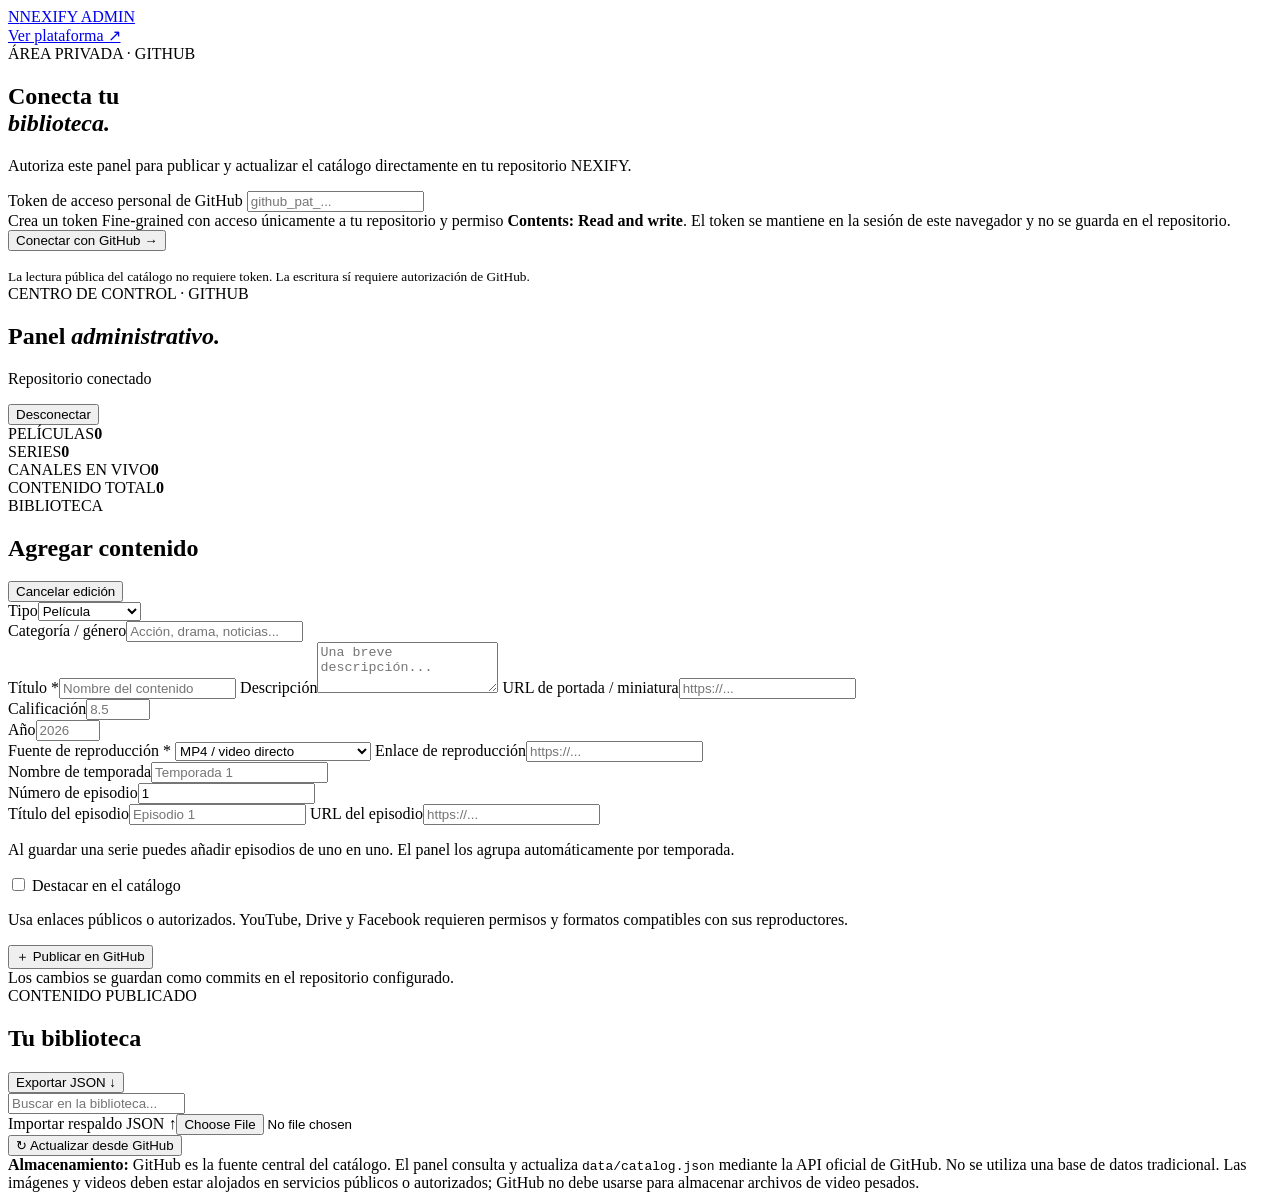
==== admin.html @ 5d6211b5 "Add files via upload" ====
<!doctype html>
<html lang="es">
<head>
<meta charset="utf-8"><meta name="viewport" content="width=device-width,initial-scale=1">
<meta name="theme-color" content="#06232d"><title>NEXIFY — Administración</title>
<link rel="stylesheet" href="assets/styles.css">
</head>
<body class="admin-body">
<header class="topbar admin-top"><a class="brand" href="index.html"><span class="brand-mark">N</span><span>NEXIFY <span class="brand-light">ADMIN</span></span></a><div class="top-actions"><a class="admin-link" href="index.html">Ver plataforma ↗</a></div></header>
<main class="admin-wrap">
  <section class="login-card" id="loginCard">
    <span class="eyebrow">ÁREA PRIVADA · GITHUB</span>
    <h1>Conecta tu<br><em>biblioteca.</em></h1>
    <p>Autoriza este panel para publicar y actualizar el catálogo directamente en tu repositorio NEXIFY.</p>
    <label for="githubToken">Token de acceso personal de GitHub</label>
    <input id="githubToken" type="password" autocomplete="off" placeholder="github_pat_..." spellcheck="false">
    <div class="form-hint">Crea un token Fine-grained con acceso únicamente a tu repositorio y permiso <strong>Contents: Read and write</strong>. El token se mantiene en la sesión de este navegador y no se guarda en el repositorio.</div>
    <button class="btn btn-primary full" id="connectBtn">Conectar con GitHub →</button>
    <p class="error-text" id="loginError" role="alert"></p>
    <small>La lectura pública del catálogo no requiere token. La escritura sí requiere autorización de GitHub.</small>
  </section>

  <section class="dashboard hidden" id="dashboard">
    <div class="admin-heading"><div><span class="eyebrow">CENTRO DE CONTROL · GITHUB</span><h1>Panel <em>administrativo.</em></h1><p id="connectionInfo">Repositorio conectado</p></div><button class="btn btn-glass" id="logoutBtn">Desconectar</button></div>
    <div class="stats-grid">
      <div class="stat-card"><span>PELÍCULAS</span><strong id="statMovies">0</strong></div>
      <div class="stat-card"><span>SERIES</span><strong id="statSeries">0</strong></div>
      <div class="stat-card"><span>CANALES EN VIVO</span><strong id="statChannels">0</strong></div>
      <div class="stat-card"><span>CONTENIDO TOTAL</span><strong id="statTotal">0</strong></div>
    </div>
    <div class="admin-columns">
      <section class="admin-panel">
        <div class="panel-heading"><div><span class="eyebrow">BIBLIOTECA</span><h2 id="formHeading">Agregar contenido</h2></div><button class="text-btn hidden" id="cancelEditBtn" type="button">Cancelar edición</button></div>
        <form id="contentForm">
          <input type="hidden" id="editingId">
          <div class="form-row">
            <div><label for="contentType">Tipo</label><select id="contentType"><option value="movie">Película</option><option value="series">Serie</option><option value="channel">Canal en vivo</option></select></div>
            <div><label for="contentCategory">Categoría / género</label><input id="contentCategory" placeholder="Acción, drama, noticias..."></div>
          </div>
          <label for="contentTitle">Título *</label><input id="contentTitle" required maxlength="140" placeholder="Nombre del contenido">
          <label for="contentDescription">Descripción</label><textarea id="contentDescription" rows="3" maxlength="1200" placeholder="Una breve descripción..."></textarea>
          <label for="contentImage">URL de portada / miniatura</label><input id="contentImage" type="url" placeholder="https://...">
          <div class="form-row">
            <div><label for="contentRating">Calificación</label><input id="contentRating" type="number" min="0" max="10" step="0.1" placeholder="8.5"></div>
            <div><label for="contentYear">Año</label><input id="contentYear" type="number" min="1888" max="2100" placeholder="2026"></div>
          </div>
          <label for="contentSource">Fuente de reproducción *</label>
          <select id="contentSource"><option value="mp4">MP4 / video directo</option><option value="hls">HLS / M3U8</option><option value="youtube">YouTube</option><option value="drive">Google Drive</option><option value="facebook">Facebook (URL de inserción)</option><option value="iframe">Iframe autorizado</option></select>
          <label for="contentUrl">Enlace de reproducción</label><input id="contentUrl" type="url" placeholder="https://...">
          <div id="seriesFields" class="series-fields hidden">
            <div class="form-row"><div><label for="seasonTitle">Nombre de temporada</label><input id="seasonTitle" placeholder="Temporada 1"></div><div><label for="episodeNumber">Número de episodio</label><input id="episodeNumber" type="number" min="1" value="1"></div></div>
            <label for="episodeTitle">Título del episodio</label><input id="episodeTitle" placeholder="Episodio 1">
            <label for="episodeUrl">URL del episodio</label><input id="episodeUrl" type="url" placeholder="https://...">
            <p class="form-hint">Al guardar una serie puedes añadir episodios de uno en uno. El panel los agrupa automáticamente por temporada.</p>
          </div>
          <label class="check-field"><input id="contentFeatured" type="checkbox"> Destacar en el catálogo</label>
          <p class="form-hint">Usa enlaces públicos o autorizados. YouTube, Drive y Facebook requieren permisos y formatos compatibles con sus reproductores.</p>
          <button class="btn btn-primary full" type="submit" id="saveContentBtn">＋ Publicar en GitHub</button>
        </form>
        <div class="notice" id="saveStatus" role="status">Los cambios se guardan como commits en el repositorio configurado.</div>
      </section>
      <section class="admin-panel">
        <div class="panel-heading"><div><span class="eyebrow">CONTENIDO PUBLICADO</span><h2>Tu biblioteca</h2></div><button class="text-btn" id="exportBtn">Exportar JSON ↓</button></div>
        <input id="adminSearch" type="search" placeholder="Buscar en la biblioteca..." aria-label="Buscar contenido">
        <div id="adminList" class="admin-list"></div>
        <div class="import-row"><label class="text-btn" for="importFile">Importar respaldo JSON ↑</label><input type="file" id="importFile" accept="application/json"></div>
        <div class="admin-actions"><button class="btn btn-glass" id="refreshBtn" type="button">↻ Actualizar desde GitHub</button></div>
      </section>
    </div>
    <div class="notice"><strong>Almacenamiento:</strong> GitHub es la fuente central del catálogo. El panel consulta y actualiza <code>data/catalog.json</code> mediante la API oficial de GitHub. No se utiliza una base de datos tradicional. Las imágenes y videos deben estar alojados en servicios públicos o autorizados; GitHub no debe usarse para almacenar archivos de video pesados.</div>
  </section>
</main>
<script src="assets/config.js"></script><script src="assets/admin.js"></script>
</body></html>
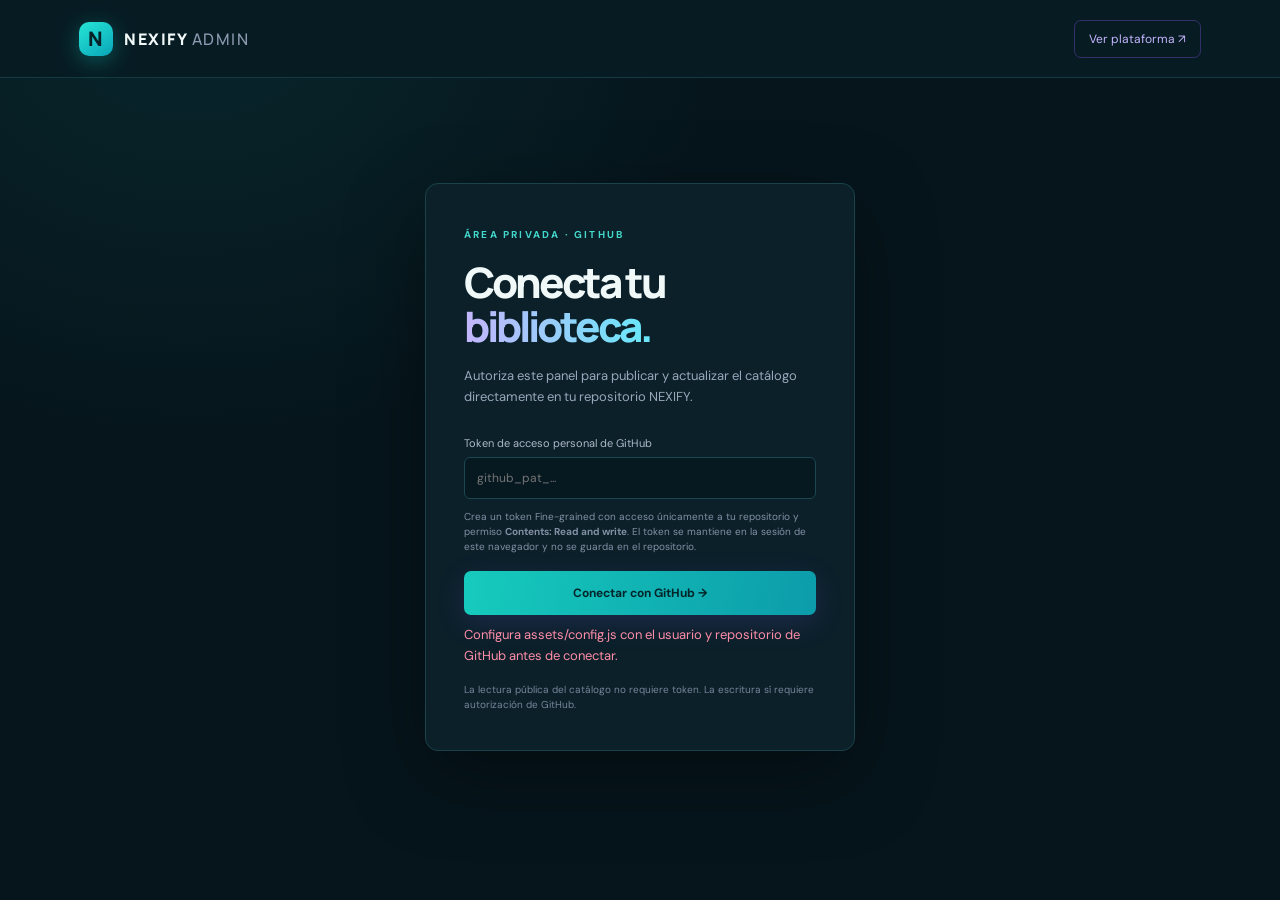
==== commit d310c882: "Update admin.html" ====
--- a/admin.html
+++ b/admin.html
@@ -3,7 +3,7 @@
 <head>
 <meta charset="utf-8"><meta name="viewport" content="width=device-width,initial-scale=1">
 <meta name="theme-color" content="#06232d"><title>NEXIFY — Administración</title>
-<link rel="stylesheet" href="assets/styles.css">
+<link rel="stylesheet" href="styles.css">
 </head>
 <body class="admin-body">
 <header class="topbar admin-top"><a class="brand" href="index.html"><span class="brand-mark">N</span><span>NEXIFY <span class="brand-light">ADMIN</span></span></a><div class="top-actions"><a class="admin-link" href="index.html">Ver plataforma ↗</a></div></header>
@@ -70,5 +70,5 @@
     <div class="notice"><strong>Almacenamiento:</strong> GitHub es la fuente central del catálogo. El panel consulta y actualiza <code>data/catalog.json</code> mediante la API oficial de GitHub. No se utiliza una base de datos tradicional. Las imágenes y videos deben estar alojados en servicios públicos o autorizados; GitHub no debe usarse para almacenar archivos de video pesados.</div>
   </section>
 </main>
-<script src="assets/config.js"></script><script src="assets/admin.js"></script>
+<script src="assets/config.js"></script><script src="admin.js"></script>
 </body></html>
--- a/styles.css
+++ b/styles.css
@@ -0,0 +1,212 @@
+@import url('https://fonts.googleapis.com/css2?family=DM+Sans:wght@400;500;600;700&family=Manrope:wght@400;500;600;700;800&display=swap');
+:root{--bg:#080b14;--panel:#101624;--panel2:#141d2e;--line:#253047;--text:#f4f6fb;--muted:#9ba7bc;--accent:#8b5cf6;--cyan:#4dd8e8;--font:'DM Sans',sans-serif;--display:'Manrope',sans-serif}*{box-sizing:border-box}html{scroll-behavior:smooth}body{margin:0;background:var(--bg);color:var(--text);font-family:var(--font)}a{color:inherit;text-decoration:none}button,input,textarea,select{font:inherit}.topbar{height:78px;padding:0 6.2%;display:flex;align-items:center;justify-content:space-between;border-bottom:1px solid #ffffff0c;background:#080b14ed;position:sticky;top:0;z-index:20;backdrop-filter:blur(18px)}.brand{display:flex;align-items:center;gap:11px;font:800 16px var(--display);letter-spacing:1.5px}.brand-mark{width:34px;height:34px;border-radius:10px;display:grid;place-items:center;background:linear-gradient(140deg,var(--accent),#4f46e5);box-shadow:0 6px 24px #8b5cf644;font:800 20px var(--display)}.brand-light{font-weight:500;color:#8d9ab0}.main-nav{display:flex;gap:34px;color:#aab3c4;font-size:13px}.main-nav a:hover,.main-nav a.active{color:#fff}.top-actions{display:flex;align-items:center;gap:20px}.icon-btn{border:0;background:transparent;color:#fff;font-size:22px;cursor:pointer}.admin-link{font-size:12px;color:#c4b5fd;border:1px solid #8b5cf655;padding:10px 14px;border-radius:7px}.hero{min-height:610px;position:relative;display:flex;align-items:center;padding:70px 10%;overflow:hidden;background:linear-gradient(90deg,#080b14 0%,#080b14e8 40%,#080b1470 75%,#080b1480),url('https://images.unsplash.com/photo-1534796636912-3b95b3ab5986?auto=format&fit=crop&w=2000&q=85') center 48%/cover}.hero:after{content:"";position:absolute;inset:auto 0 0;height:170px;background:linear-gradient(transparent,var(--bg))}.hero-content{position:relative;z-index:1;max-width:650px}.eyebrow{font-size:10px;letter-spacing:2.2px;color:#a99aff;font-weight:700}.eyebrow i,.live-indicator i{display:inline-block;width:7px;height:7px;border-radius:50%;background:var(--cyan);margin-right:8px;box-shadow:0 0 12px var(--cyan)}.hero-kicker{margin:34px 0 10px;color:#c5cbd8;letter-spacing:4px;font-size:10px}.hero h1,.login-card h1,.admin-heading h1{font:800 clamp(42px,6vw,72px)/1.04 var(--display);letter-spacing:-3px;margin:0}.hero h1 em,.login-card h1 em,.admin-heading h1 em,.bottom-banner h2 em{font-style:normal;background:linear-gradient(90deg,#c4b5fd,#67e8f9);-webkit-background-clip:text;background-clip:text;color:transparent}.hero-copy{color:#aab4c6;max-width:440px;line-height:1.8;font-size:14px;margin:22px 0 28px}.hero-buttons{display:flex;gap:12px}.btn{border:0;border-radius:7px;padding:14px 19px;font-size:12px;font-weight:700;cursor:pointer;display:inline-flex;align-items:center;justify-content:center;gap:20px;transition:.2s}.btn:hover{transform:translateY(-2px);filter:brightness(1.12)}.btn-primary{background:linear-gradient(100deg,#7955e9,#4d9be9);color:white;box-shadow:0 8px 28px #6655d633}.btn-glass{background:#ffffff12;border:1px solid #ffffff22;color:#fff}.hero-meta{position:absolute;z-index:2;bottom:35px;left:10%;right:10%;display:flex;justify-content:space-between;color:#718097;font-size:9px;letter-spacing:2px}.content-section,.live-section{padding:60px 7% 30px}.section-head{display:flex;justify-content:space-between;align-items:end;margin-bottom:25px}.section-head h2,.panel-heading h2{font:700 27px var(--display);letter-spacing:-1px;margin:8px 0 0}.section-head h2 span{color:#8f9bb0;font-weight:500}.section-count{font-size:9px;letter-spacing:1.5px;color:#76839a}.poster-grid{display:grid;grid-template-columns:repeat(5,minmax(0,1fr));gap:18px}.poster-card{min-width:0;cursor:pointer}.poster-art{height:260px;border-radius:9px;overflow:hidden;position:relative;background:linear-gradient(145deg,#202d49,#101522);border:1px solid #ffffff12}.poster-art img{width:100%;height:100%;object-fit:cover;display:block;transition:.35s}.poster-card:hover .poster-art img{transform:scale(1.06)}.poster-fallback{height:100%;display:grid;place-items:center;font:800 28px var(--display);letter-spacing:3px;color:#d8d2ff;background:radial-gradient(circle at 70% 20%,#5e4aa0,#192238 65%,#0d1220)}.poster-overlay{position:absolute;inset:auto 0 0;padding:30px 12px 12px;background:linear-gradient(transparent,#050711e8);display:flex;justify-content:space-between;align-items:end}.play-mini{width:31px;height:31px;border-radius:50%;display:grid;place-items:center;background:#ffffff25;border:1px solid #ffffff77;font-size:12px}.poster-info{padding:11px 2px}.poster-info strong{display:block;font-size:13px;white-space:nowrap;overflow:hidden;text-overflow:ellipsis}.poster-info span{display:block;color:#8491a7;font-size:10px;margin-top:5px}.empty-state{grid-column:1/-1;border:1px dashed #303d55;padding:28px;border-radius:9px;color:#8794a9;text-align:center;font-size:13px}.live-section{padding-top:55px;padding-bottom:70px}.live-indicator{font-size:10px;letter-spacing:1.5px;color:#ff7777}.live-indicator i{background:#ff6464;box-shadow:0 0 12px #ff6464}.channel-grid{display:grid;grid-template-columns:repeat(4,1fr);gap:14px}.channel-card{padding:17px;background:linear-gradient(120deg,#141e31,#0e1421);border:1px solid #ffffff12;border-radius:9px;display:flex;align-items:center;gap:14px;cursor:pointer}.channel-logo{width:48px;height:48px;display:grid;place-items:center;border-radius:9px;background:#263354;color:#c4b5fd;font:800 17px var(--display)}.channel-card strong{font-size:13px}.channel-card small{display:block;color:#8390a5;margin-top:5px}.bottom-banner{margin:10px 7% 70px;padding:45px 5%;border-radius:14px;border:1px solid #ffffff16;background:radial-gradient(ellipse at 80% 20%,#38307880,transparent 45%),linear-gradient(110deg,#151b30,#101827);display:flex;align-items:center;justify-content:space-between}.bottom-banner h2{font:750 30px/1.2 var(--display);margin:10px 0 0}.bottom-banner h2 em{font-style:normal}footer{border-top:1px solid #ffffff12;padding:28px 7%;display:flex;justify-content:space-between;align-items:center;color:#78859a;font-size:10px}.search-panel{margin:22px 7% 0;display:flex;gap:10px}.search-panel input{flex:1}.hidden{display:none!important}.modal{position:fixed;inset:0;background:#03050beF;z-index:50;display:grid;place-items:center;padding:20px}.player-shell{width:min(900px,100%);background:#0d1422;border:1px solid #ffffff20;border-radius:12px;padding:18px}.player-top{display:flex;justify-content:space-between;align-items:center;margin-bottom:14px}.player-top h3{margin:5px 0 0;font:700 20px var(--display)}.player-stage{background:#03050a;aspect-ratio:16/9;display:grid;place-items:center;border-radius:8px;overflow:hidden}.player-stage video,.player-stage iframe{width:100%;height:100%;border:0}.player-placeholder{text-align:center;color:#78869c}.play-symbol{font-size:35px;color:#a99aff}.player-note{color:#748197;font-size:10px;margin:12px 0 0}
+.admin-body{min-height:100vh;background:radial-gradient(ellipse at 15% 0%,#29204e66,transparent 35%),var(--bg)}.admin-top{position:relative}.admin-wrap{max-width:1250px;margin:0 auto;padding:55px 5% 90px}.login-card{max-width:430px;margin:50px auto;background:#101726;border:1px solid #ffffff16;padding:38px;border-radius:13px;box-shadow:0 25px 80px #0006}.login-card h1{font-size:42px;margin:18px 0}.login-card p{color:#9aa7bb;font-size:13px;line-height:1.6;margin-bottom:28px}.login-card small{display:block;color:#77859b;font-size:10px;line-height:1.5;margin-top:15px}.admin-heading{display:flex;justify-content:space-between;align-items:center;margin-bottom:30px}.admin-heading h1{font-size:43px;margin:10px 0}.admin-heading p{color:#94a0b4;font-size:13px}.stats-grid{display:grid;grid-template-columns:repeat(4,1fr);gap:13px;margin-bottom:22px}.stat-card,.admin-panel{background:#101726;border:1px solid #ffffff14;border-radius:10px;padding:20px}.stat-card span{font-size:9px;letter-spacing:1.5px;color:#8c9ab0}.stat-card strong{display:block;font:700 30px var(--display);margin-top:12px}.admin-columns{display:grid;grid-template-columns:1fr 1fr;gap:18px}.panel-heading{display:flex;align-items:center;justify-content:space-between;margin-bottom:22px}.panel-heading h2{font-size:20px}.admin-panel label,.login-card label{display:block;font-size:11px;color:#aeb9ca;margin:14px 0 7px}input,textarea,select{width:100%;background:#0a101c;color:#edf1f8;border:1px solid #29364c;border-radius:6px;padding:12px;font-size:12px;outline:none}input:focus,textarea:focus,select:focus{border-color:#8b5cf6}textarea{resize:vertical}.form-row{display:grid;grid-template-columns:1fr 1fr;gap:12px}.form-hint{font-size:10px;line-height:1.5;color:#8390a5;margin:10px 0 17px}.full{width:100%}.text-btn{border:0;background:none;color:#b9a9ff;font-size:11px;cursor:pointer}.admin-list{display:grid;gap:9px;max-height:620px;overflow:auto}.admin-item{display:flex;align-items:center;gap:11px;padding:10px;background:#0b1220;border:1px solid #ffffff0c;border-radius:7px}.admin-thumb{width:43px;height:52px;border-radius:5px;background:#293453;object-fit:cover}.admin-item-info{flex:1;min-width:0}.admin-item-info strong{font-size:11px;display:block;overflow:hidden;text-overflow:ellipsis;white-space:nowrap}.admin-item-info small{color:#8390a5;font-size:9px}.delete-btn{background:#351b2a;border:1px solid #6e3047;color:#ff9db5;border-radius:5px;padding:7px 9px;cursor:pointer;font-size:10px}.import-row{margin-top:15px;padding-top:13px;border-top:1px solid #ffffff12}.import-row input{display:none}.notice{margin-top:20px;padding:15px 18px;background:#211d35;border:1px solid #6b55a344;border-radius:8px;color:#b6b2ca;font-size:11px;line-height:1.7}.notice strong{color:#d8ccff}.error-text{color:#ff8da8!important;margin:10px 0!important}
+@media(max-width:900px){.poster-grid{grid-template-columns:repeat(3,1fr)}.poster-art{height:230px}.channel-grid{grid-template-columns:repeat(2,1fr)}.main-nav{gap:15px}.admin-columns{grid-template-columns:1fr}}@media(max-width:600px){.topbar{height:65px;padding:0 5%}.main-nav{display:none}.admin-link{padding:8px 10px}.hero{min-height:560px;padding:50px 7%;background-position:60% center}.hero h1{font-size:47px}.hero-meta{left:7%;right:7%}.content-section,.live-section{padding:42px 5% 20px}.section-head h2{font-size:21px}.poster-grid{grid-template-columns:repeat(2,1fr);gap:12px}.poster-art{height:220px}.channel-grid{grid-template-columns:1fr}.bottom-banner{margin:15px 5% 45px;display:block}.bottom-banner .btn{margin-top:25px}footer{padding:25px 5%;gap:18px;flex-wrap:wrap}.stats-grid{grid-template-columns:repeat(2,1fr)}.admin-wrap{padding:35px 5%}.admin-heading{display:block}.admin-heading .btn{margin-top:15px}.admin-heading h1{font-size:34px}.login-card{padding:25px;margin:20px auto}.form-row{grid-template-columns:1fr}.poster-art{height:205px}}
+
+/* NEXIFY visual direction — inspired by the user's selected reference */
+:root{--bg:#06151c;--panel:#0b2029;--panel2:#102d37;--line:#1d4650;--text:#f0f8f8;--muted:#8da8ad;--accent:#13d5c4;--cyan:#43e7d7}
+body.nexify-public{display:grid;grid-template-columns:190px minmax(0,1fr);grid-template-rows:76px auto auto;min-height:100vh;background:#06151c}
+.side-rail{grid-column:1;grid-row:1/4;position:sticky;top:0;height:100vh;padding:25px 15px;background:#071b23;border-right:1px solid #163943;display:flex;flex-direction:column;z-index:25}
+.side-rail .brand{font-size:15px;letter-spacing:1.4px;margin:0 0 38px 5px}
+.brand-mark{background:linear-gradient(145deg,#27e5d5,#08a6b8);color:#052229;box-shadow:0 5px 22px #11d4c455}
+.side-links{display:grid;gap:8px}
+.side-links a,.side-bottom a{display:flex;align-items:center;gap:12px;padding:12px 11px;border-radius:7px;color:#8ba6ac;font-size:12px}
+.side-links a:hover,.side-links a.active,.side-bottom a:hover{background:#103844;color:#5df1df}
+.side-links a.active{box-shadow:inset 2px 0 #24dccc}
+.side-bottom{margin-top:auto;border-top:1px solid #173943;padding-top:14px}
+body.nexify-public .topbar{grid-column:2;grid-row:1;position:sticky;top:0;height:76px;padding:0 4%;background:#081a22f2;border-bottom:1px solid #163943}
+.welcome-line{display:flex;flex-direction:column;gap:5px}.welcome-line strong{font:600 13px var(--display);color:#d9eeee}
+body.nexify-public .main-nav{display:none}
+body.nexify-public .public-main{grid-column:2;grid-row:2;padding:0 4%;min-width:0}
+body.nexify-public .hero{min-height:390px;margin:22px 0 30px;border-radius:12px;padding:45px 5%;background:linear-gradient(90deg,#061a22 0%,#061a22dc 40%,#061a2280 75%),url('https://images.unsplash.com/photo-1489599849927-2ee91cede3ba?auto=format&fit=crop&w=1800&q=85') center/cover}
+body.nexify-public .hero:after{display:none}
+body.nexify-public .hero h1{font-size:clamp(36px,4vw,55px);letter-spacing:-2px}
+body.nexify-public .hero-kicker{margin-top:18px}
+body.nexify-public .hero-meta{bottom:18px}
+body.nexify-public .content-section,body.nexify-public .live-section{padding:30px 0 12px}
+body.nexify-public .section-head h2{font-size:22px}
+body.nexify-public .poster-grid{grid-template-columns:repeat(5,minmax(0,1fr));gap:13px}
+body.nexify-public .poster-art{height:205px;border-radius:7px;background:#0d2b34}
+body.nexify-public .poster-art img{filter:saturate(.9)}
+body.nexify-public .poster-card:hover .poster-art{border-color:#27dccc}
+body.nexify-public .poster-info strong{font-size:12px}
+body.nexify-public .channel-grid{grid-template-columns:repeat(4,1fr)}
+body.nexify-public .channel-card{background:#0b2630;border-color:#17434c}
+body.nexify-public .channel-logo{background:#10434a;color:#58e9d9}
+body.nexify-public .bottom-banner{margin:35px 0 45px;background:linear-gradient(110deg,#0d3038,#102c3c);border-color:#1c4b53}
+body.nexify-public .public-footer{grid-column:2;grid-row:3;padding:25px 4%;background:#071820;border-color:#153842}
+body.nexify-public .btn-primary{background:linear-gradient(100deg,#16cbbd,#0c9caa);color:#03252a;box-shadow:0 8px 25px #10cbbb22}
+body.nexify-public .btn-glass{background:#0b2d36;border-color:#28616a}
+body.nexify-public .eyebrow{color:#43d9cc}
+body.nexify-public .poster-fallback{background:radial-gradient(circle at 70% 20%,#17636b,#102c39 65%,#091a24);color:#b4fff4}
+body.nexify-public .admin-link{color:#55e6d8;border-color:#1e6a6d}
+body.nexify-public .search-panel{grid-column:2;margin:15px 4% 0}
+.admin-body{background:radial-gradient(ellipse at 15% 0%,#0b4a4b55,transparent 35%),#06151c}
+.admin-top{background:#071b23;border-color:#163943}
+.admin-top .brand-mark{background:linear-gradient(145deg,#27e5d5,#08a6b8);color:#052229}
+.admin-wrap{max-width:1280px}
+.admin-panel,.stat-card,.login-card{background:#0b2029;border-color:#1b424b}
+.admin-panel input,.admin-panel textarea,.admin-panel select,.login-card input{background:#061820;border-color:#1c4650}
+.admin-panel input:focus,.admin-panel textarea:focus,.admin-panel select:focus,.login-card input:focus{border-color:#25d9c9}
+.admin-wrap .eyebrow{color:#43d9cc}
+.admin-wrap .btn-primary{background:linear-gradient(100deg,#16cbbd,#0c9caa);color:#03252a}
+.notice{background:#0d3035;border-color:#1c5b5b;color:#b0d3d0}
+.notice strong{color:#5de9dc}
+.text-btn{color:#4ee2d3}
+@media(max-width:900px){body.nexify-public{grid-template-columns:70px minmax(0,1fr)}.side-rail{padding:22px 9px}.side-rail .brand{margin-left:8px}.side-rail .brand>span:last-child,.side-links a span,.side-bottom a span{display:none}.side-links a,.side-bottom a{justify-content:center;font-size:17px}.side-links a{padding:13px 5px}body.nexify-public .poster-grid{grid-template-columns:repeat(3,minmax(0,1fr))}body.nexify-public .channel-grid{grid-template-columns:repeat(2,1fr)}}
+@media(max-width:600px){body.nexify-public{grid-template-columns:54px minmax(0,1fr);grid-template-rows:65px auto auto}.side-rail{height:100vh;padding:18px 5px}.side-rail .brand{margin:0 auto 28px}.side-rail .brand-mark{width:31px;height:31px}body.nexify-public .topbar{height:65px;padding:0 12px}.welcome-line .eyebrow{font-size:8px;letter-spacing:1px}.welcome-line strong{font-size:11px}.top-actions{gap:7px}.admin-link{font-size:9px;padding:8px}body.nexify-public .public-main{padding:0 12px}body.nexify-public .hero{min-height:370px;margin:13px 0 15px;padding:30px 22px}body.nexify-public .hero h1{font-size:38px}body.nexify-public .hero-copy{font-size:12px}body.nexify-public .hero-meta{left:22px;right:22px;font-size:7px}body.nexify-public .poster-grid{grid-template-columns:repeat(2,minmax(0,1fr));gap:10px}body.nexify-public .poster-art{height:180px}body.nexify-public .channel-grid{grid-template-columns:1fr}body.nexify-public .section-head h2{font-size:18px}body.nexify-public .public-footer{padding:20px 12px;gap:12px}}
+
+/* NEXIFY home page — faithful two-column streaming dashboard layout */
+body.nexify-public{display:grid;grid-template-columns:190px minmax(0,1fr);grid-template-rows:72px auto auto;min-height:100vh;background:#071a21}
+body.nexify-public .side-rail{grid-column:1;grid-row:1/4;position:sticky;top:0;height:100vh;padding:23px 13px;background:#061820;border-right:1px solid #153943;display:flex;flex-direction:column}
+body.nexify-public .side-rail .brand{font-size:15px;letter-spacing:1.5px;margin:0 0 30px 5px;color:#efffff}
+body.nexify-public .brand-mark{background:linear-gradient(145deg,#4bf4e2,#08a6b8);color:#062229;box-shadow:0 4px 18px #11d4c455}
+.side-label{font-size:8px;letter-spacing:1.5px;color:#55777e;padding:0 10px 10px}
+.side-label-lower{margin-top:26px}
+body.nexify-public .side-links{display:grid;gap:5px}
+body.nexify-public .side-links a,body.nexify-public .side-bottom a{display:flex;align-items:center;gap:11px;padding:10px;border-radius:6px;color:#91adb2;font-size:11px}
+body.nexify-public .side-links a:hover,body.nexify-public .side-links a.active,body.nexify-public .side-bottom a:hover{background:#103b45;color:#5ef0df}
+body.nexify-public .side-links a.active{box-shadow:inset 2px 0 #2be2d0}
+.nav-ico{width:16px;text-align:center;font-size:14px}
+body.nexify-public .side-bottom{margin-top:auto;border-top:1px solid #153943;padding-top:12px}
+body.nexify-public .topbar{grid-column:2;grid-row:1;position:sticky;top:0;height:72px;padding:0 3%;background:#081d25f5;border-bottom:1px solid #153943;display:flex;align-items:center;justify-content:space-between;z-index:20}
+.top-search{width:min(390px,50%);display:flex;align-items:center;gap:10px;background:#0c2932;border:1px solid #19434c;border-radius:7px;padding:0 12px;color:#69b7b5}
+.top-search input{background:transparent;border:0;padding:11px 0;color:#e9ffff;font-size:11px;outline:0}
+.top-search input::placeholder{color:#729096}
+body.nexify-public .top-actions{gap:15px}
+.notification-btn{border:0;background:transparent;color:#8daeb2;font-size:19px}
+.profile-chip{display:flex;align-items:center;gap:9px;padding-left:12px;border-left:1px solid #21434a;font-size:10px}
+.profile-chip strong,.profile-chip small{display:block}.profile-chip strong{color:#e3f3f3}.profile-chip small{color:#719096;margin-top:3px}.profile-chip>span{color:#8aa3a7}
+.avatar{width:29px;height:29px;border-radius:50%;display:grid;place-items:center;background:linear-gradient(140deg,#22d8ca,#168b9a);color:#05242a;font-weight:800}
+body.nexify-public .public-main{grid-column:2;grid-row:2;padding:22px 3% 0;min-width:0}
+.home-hero{display:grid;grid-template-columns:minmax(0,1.55fr) minmax(210px,.72fr);grid-template-rows:260px;gap:13px;padding:0;background:transparent;margin-bottom:25px}
+.feature-copy{grid-column:1;grid-row:1;z-index:2;align-self:stretch;padding:27px 28px;border-radius:10px;position:relative;overflow:hidden;background:linear-gradient(90deg,#09232beF 0%,#09232bdf 47%,#09232b35 100%),url('https://images.unsplash.com/photo-1534447677768-be436bb09401?auto=format&fit=crop&w=1100&q=85') center/cover}
+.feature-tags{display:flex;gap:7px}.tag{font-size:8px;letter-spacing:1px;padding:5px 8px;border-radius:4px;background:#173c45;color:#a5c3c5}.tag-active{background:#0c887f;color:#d8fffa}
+.feature-kicker{font-size:8px;letter-spacing:1.8px;color:#79aaa9;margin:17px 0 7px}
+.feature-copy h1{font:800 clamp(24px,3vw,37px)/1.04 var(--display);letter-spacing:-1.3px;margin:0;color:#f2ffff}
+.feature-copy h1 em{font-style:normal;color:#51e6d5}
+.feature-description{font-size:10px;line-height:1.6;color:#aac3c5;max-width:330px;margin:11px 0 15px}
+.feature-actions{display:flex;gap:8px}.feature-actions .btn{font-size:9px;padding:10px 13px;gap:5px}
+body.nexify-public .btn-primary{background:#16d4bf;color:#04252a;box-shadow:0 5px 18px #0cd4bd25}
+.btn-feature-secondary{background:#17404a;color:#d6eeee;border:1px solid #28606a}
+.feature-art{grid-column:1;grid-row:1;justify-self:end;width:42%;height:100%;position:relative;overflow:hidden;border-radius:10px;opacity:.68;pointer-events:none}
+.feature-art img{width:100%;height:100%;object-fit:cover}
+.feature-art-shade{position:absolute;inset:0;background:linear-gradient(90deg,#09232b,transparent 55%,#09232b44)}
+.feature-age{position:absolute;right:12px;top:12px;font-size:7px;letter-spacing:1px;color:#d7fffa;background:#082d34b8;padding:6px;border-radius:3px}
+.hero-categories{grid-column:2;grid-row:1;display:grid;grid-template-columns:1fr 1fr;grid-template-rows:28px repeat(3,1fr);gap:7px;background:#0a222b;border:1px solid #153c46;border-radius:10px;padding:11px;min-width:0}
+.category-heading{grid-column:1/3;display:flex;align-items:center;justify-content:space-between;font-size:10px}.category-heading a{font-size:8px;color:#54daca}
+.category-tile{position:relative;overflow:hidden;border-radius:5px;min-height:0;background:#153b43}
+.category-tile img{width:100%;height:100%;position:absolute;inset:0;object-fit:cover;opacity:.7;transition:.25s}
+.category-tile:hover img{transform:scale(1.08);opacity:1}
+.category-tile:after{content:"";position:absolute;inset:0;background:linear-gradient(transparent,#06191fdd)}
+.category-tile span{position:absolute;z-index:1;bottom:6px;left:7px;font-size:8px;color:white}
+body.nexify-public .content-section,body.nexify-public .live-section{padding:10px 0 17px}
+body.nexify-public .section-head{margin-bottom:13px;align-items:center}
+body.nexify-public .section-head h2{font:700 17px var(--display);letter-spacing:-.3px;margin:0;color:#e8f6f6}
+body.nexify-public .section-head h2 span{color:#6c9298;font-weight:500}
+body.nexify-public .section-head p{font-size:9px;color:#6f9298;margin:4px 0 0}
+.section-link{font-size:9px;color:#50d8ca}
+.continue-grid{display:grid;grid-template-columns:repeat(3,minmax(0,1fr));gap:12px}
+.continue-card{height:126px;position:relative;overflow:hidden;border-radius:7px;cursor:pointer;background:#0b3039}
+.continue-card img{width:100%;height:100%;object-fit:cover;transition:.3s}
+.continue-card:hover img{transform:scale(1.05)}
+.continue-card:after{content:"";position:absolute;inset:0;background:linear-gradient(0deg,#06171fea,transparent 85%)}
+.continue-overlay{position:absolute;z-index:1;left:12px;right:12px;bottom:10px}
+.continue-overlay span{display:block;color:#a5c6c7;font-size:7px;letter-spacing:1px;margin-bottom:4px}
+.continue-overlay strong{font-size:10px}
+.progress{height:3px;background:#ffffff50;border-radius:5px;margin-top:8px;overflow:hidden}.progress i{display:block;height:100%;background:#31e1cf}
+.continue-play{position:absolute;z-index:2;right:12px;top:12px;width:25px;height:25px;border:1px solid #ffffff70;border-radius:50%;background:#06252ca8;color:#fff;font-size:9px}
+body.nexify-public .poster-grid{grid-template-columns:repeat(6,minmax(0,1fr));gap:11px}
+body.nexify-public .poster-art{height:170px;border-radius:6px;background:#0b2b34;border:1px solid #19424a}
+body.nexify-public .poster-overlay{padding:22px 8px 8px}
+body.nexify-public .poster-overlay .eyebrow{font-size:7px;letter-spacing:.8px}
+body.nexify-public .poster-info{padding:7px 1px}
+body.nexify-public .poster-info strong{font-size:10px}
+body.nexify-public .poster-info span{font-size:8px;margin-top:3px}
+body.nexify-public .play-mini{width:25px;height:25px;font-size:9px}
+body.nexify-public .channel-grid{grid-template-columns:repeat(4,minmax(0,1fr));gap:9px}
+body.nexify-public .channel-card{padding:11px;background:#0b2730;border:1px solid #17434c}
+body.nexify-public .channel-logo{width:37px;height:37px;font-size:13px}
+body.nexify-public .channel-card strong{font-size:10px}
+body.nexify-public .channel-card small{font-size:8px}
+body.nexify-public .bottom-banner{margin:20px 0 35px;padding:25px 4%;border-radius:9px;background:linear-gradient(100deg,#0d343b,#0d2935);border-color:#1c4b53}
+body.nexify-public .bottom-banner h2{font-size:23px}
+body.nexify-public .public-footer{grid-column:2;grid-row:3;padding:18px 3%;background:#061820;border-color:#153943;font-size:9px}
+body.nexify-public .public-footer .brand{font-size:12px}
+body.nexify-public .hero{display:none}
+body.nexify-public .search-panel{display:none!important}
+@media(max-width:1050px){body.nexify-public .poster-grid{grid-template-columns:repeat(4,minmax(0,1fr))}.home-hero{grid-template-columns:minmax(0,1.3fr) minmax(190px,.7fr)}}
+@media(max-width:760px){body.nexify-public{grid-template-columns:65px minmax(0,1fr)}body.nexify-public .side-rail{padding:20px 7px}body.nexify-public .side-rail .brand>span:last-child,body.nexify-public .side-links a>span:not(.nav-ico),body.nexify-public .side-bottom a>span:not(.nav-ico),.side-label{display:none}body.nexify-public .side-links a,body.nexify-public .side-bottom a{justify-content:center;padding:12px 5px}body.nexify-public .topbar{padding:0 14px}.home-hero{grid-template-columns:1fr;grid-template-rows:230px auto}.feature-copy{grid-column:1;grid-row:1}.feature-art{display:none}.hero-categories{grid-column:1;grid-row:2;grid-template-columns:repeat(3,1fr);grid-template-rows:25px 70px 70px}.category-heading{grid-column:1/4}.continue-grid{grid-template-columns:1fr 1fr}.continue-card:last-child{display:none}body.nexify-public .poster-grid{grid-template-columns:repeat(3,minmax(0,1fr))}body.nexify-public .channel-grid{grid-template-columns:repeat(2,minmax(0,1fr))}}
+@media(max-width:520px){body.nexify-public{grid-template-columns:52px minmax(0,1fr)}body.nexify-public .topbar{height:62px}.top-search{width:65%}.top-actions{gap:6px}.profile-chip>div:not(.avatar),.profile-chip>span,.notification-btn{display:none}body.nexify-public .public-main{padding:13px 10px 0}.home-hero{grid-template-rows:220px auto;gap:9px}.feature-copy{padding:20px}.feature-copy h1{font-size:27px}.feature-description{max-width:260px;font-size:9px}.category-tile span{font-size:7px}.continue-grid{grid-template-columns:1fr}.continue-card:nth-child(n+2){display:none}body.nexify-public .poster-grid{grid-template-columns:repeat(2,minmax(0,1fr))}body.nexify-public .poster-art{height:165px}body.nexify-public .channel-grid{grid-template-columns:1fr}body.nexify-public .bottom-banner{display:block}body.nexify-public .bottom-banner .btn{margin-top:15px}.profile-chip{padding-left:6px}}
+
+/* NEXIFY catalog UI — closely follows the supplied desktop app reference */
+body.nexify-app{margin:0;min-height:100vh;background:#06232d;color:#c5d9df;font-family:Inter,system-ui,Arial,sans-serif;overflow-x:hidden}
+.app-topbar{height:122px;position:fixed;z-index:50;inset:0 0 auto;background:radial-gradient(ellipse at 50% -80%,#167c83,#063440 65%,#062b36);border-bottom:1px solid #24505a;display:flex;align-items:flex-start;justify-content:space-between;padding:8px 22px;box-sizing:border-box}
+.top-left,.top-right{display:flex;align-items:center;gap:12px}.clock-pill,.pro-pill,.profile-menu,.round-tool{height:45px;border:1px solid #28606b;background:#0b3b49c9;border-radius:12px;color:#c6e1e4;display:flex;align-items:center;gap:10px;padding:0 13px;box-shadow:0 4px 15px #00151b40}.clock-pill strong{font-size:14px}.clock-pill small{font-size:11px;color:#9ab8bd}.pro-pill{font-size:12px;font-weight:700}.nexify-logo{position:absolute;top:9px;left:50%;transform:translateX(-50%);font-size:0;width:50px;height:42px;text-decoration:none}
+.nexify-logo:before{content:"N";display:block;font-size:42px;line-height:39px;font-weight:1000;font-style:italic;letter-spacing:-8px;padding-right:8px;background:linear-gradient(140deg,#e3ffff,#38e1d6 48%,#5075ff);background-clip:text;-webkit-background-clip:text;color:transparent;filter:drop-shadow(0 3px 6px #16d9d366)}
+.profile-menu{min-width:185px;text-align:left}.profile-avatar{width:34px;height:34px;border-radius:9px;background:#183f67;display:grid;place-items:center;font-weight:800;color:#b9e6f4}.profile-menu span:nth-child(2){display:flex;flex:1;flex-direction:column;gap:3px}.profile-menu b{font-size:12px}.profile-menu small{font-size:10px;color:#9cb9c0}.round-tool{width:44px;justify-content:center;padding:0;font-size:18px;text-decoration:none}
+.primary-tabs{position:absolute;left:50%;bottom:8px;transform:translateX(-50%);width:min(560px,55vw);height:44px;border:1px solid #2b5963;border-radius:13px;background:#0b3b48;display:grid;grid-template-columns:repeat(3,1fr);padding:4px;gap:4px}
+.primary-tab{border:0;border-radius:9px;background:transparent;color:#9dbbc1;font-size:12px;display:flex;align-items:center;justify-content:center;gap:9px;cursor:pointer}.primary-tab.active{background:#104c5a;color:#e0ffff;box-shadow:0 3px 12px #001a2055}
+.catalog-sidebar{position:fixed;z-index:30;left:0;top:122px;bottom:0;width:258px;background:#082c38;border-right:1px solid #28515b;padding:8px 7px;box-sizing:border-box;overflow-y:auto}
+.collapse-side{display:block;margin:0 0 17px auto;width:36px;height:36px;border-radius:9px;border:1px solid #285b65;background:#0b3b48;color:#c1dfe2;font-size:18px}
+.library-links{padding:0 0 16px;border-bottom:1px solid #1d4651;display:grid;gap:2px}.library-links button{border:0;background:transparent;color:#bfd5d9;text-align:left;padding:10px 5px;font-size:12px;display:flex;align-items:center;gap:11px;cursor:pointer}.library-links button:hover{background:#10414d;border-radius:6px}.library-links small{margin-left:auto;color:#7ea4aa}
+.side-category-head{display:flex;justify-content:space-between;padding:19px 4px 10px;font-size:11px;color:#aac8ce}.side-category-head small{color:#7fa4aa}.category-search{width:100%;height:39px;box-sizing:border-box;border:1px solid #32616b;border-radius:11px;background:#10404c;color:#e1f2f4;padding:0 12px;font-size:12px;outline:none}.category-search::placeholder{color:#8eafb5}.category-list{display:grid;margin:8px -7px}.category-list button{border:0;background:transparent;color:#c2d8dc;text-align:left;padding:10px 13px;font-size:12px;cursor:pointer}.category-list button:hover,.category-list button.selected{background:#124655;color:#e8ffff}.sidebar-admin{display:none}
+.catalog-main{margin-left:258px;padding:145px 24px 35px;min-height:100vh;box-sizing:border-box}
+.catalog-toolbar{display:flex;align-items:center;justify-content:space-between;gap:20px;margin-bottom:15px}.catalog-toolbar h1{font-size:23px;line-height:1.1;margin:0 0 7px;font-weight:600;color:#d3e7e9}.catalog-toolbar p{margin:0;font-size:12px;color:#a0bdc2}.catalog-controls{display:flex;gap:8px}.sort-control,.catalog-search{height:37px;box-sizing:border-box;border:1px solid #2b606b;border-radius:13px;background:#0c3a47;display:flex;align-items:center;gap:9px;padding:0 12px;color:#a8c5ca}.sort-control select,.catalog-search input{border:0;outline:0;background:transparent;color:#d4e9eb;font-size:12px}.sort-control select{width:95px}.sort-control option{background:#0b303b}.catalog-search{width:240px}.catalog-search input{width:100%}.catalog-search input::placeholder{color:#8caeb4}
+.catalog-grid{display:grid;grid-template-columns:repeat(7,minmax(0,1fr));gap:12px}
+.catalog-card{min-width:0;background:#0b3a48;border:1px solid #28606c;border-radius:9px;overflow:hidden;cursor:pointer;transition:transform .18s,border-color .18s;box-shadow:0 3px 9px #00161c55}.catalog-card:hover{transform:translateY(-3px);border-color:#4bd6d0}
+.cover{height:clamp(190px,19vw,270px);position:relative;background:#103b48;overflow:hidden}.cover>img{width:100%;height:100%;display:block;object-fit:cover}.rating{position:absolute;right:7px;top:8px;padding:5px 7px;border-radius:12px;background:#102e39e8;color:#f2df63;font-size:10px;font-weight:700}.favorite-btn{position:absolute;right:8px;bottom:8px;width:35px;height:35px;border-radius:50%;border:1px solid #8ebbc4a8;background:#0a3544d9;color:#e0f7f8;font-size:22px;line-height:1;cursor:pointer}.favorite-btn.is-favorite{color:#ff7189;background:#392638e8}.card-caption{height:36px;display:flex;align-items:center;padding:0 9px;font-size:12px;color:#d1e4e7;white-space:nowrap;overflow:hidden;text-overflow:ellipsis}.poster-placeholder{height:100%;display:grid;place-items:center;background:linear-gradient(145deg,#145867,#071d29);font-size:32px;font-weight:800;color:#70e2d8}.empty-catalog{grid-column:1/-1;padding:55px 20px;text-align:center;color:#91b1b7;background:#0a303b;border:1px dashed #32616b;border-radius:10px}
+body.nexify-app .modal{position:fixed;z-index:100;inset:0;background:#001016e8;display:grid;place-items:center;padding:20px}body.nexify-app .modal.hidden{display:none}.player-shell{width:min(900px,96vw);background:#092b36;border:1px solid #32636d;border-radius:13px;padding:17px}.player-top{display:flex;justify-content:space-between;align-items:center;margin-bottom:12px}.player-top h3{margin:4px 0;font-size:17px}.player-stage{height:min(65vh,520px);background:#000;display:grid;place-items:center}.player-stage video,.player-stage iframe{width:100%;height:100%;border:0}.player-placeholder{color:#a9c5ca;text-align:center;padding:25px}.player-note{font-size:11px;color:#8daeb4}
+@media(max-width:1300px){.catalog-grid{grid-template-columns:repeat(5,minmax(0,1fr))}.cover{height:clamp(180px,22vw,250px)}}
+@media(max-width:900px){.catalog-sidebar{width:205px}.catalog-main{margin-left:205px;padding-left:15px;padding-right:15px}.catalog-grid{grid-template-columns:repeat(4,minmax(0,1fr))}.top-left .clock-pill small{display:none}}
+@media(max-width:650px){.app-topbar{height:112px;padding:8px 10px}.clock-pill{height:36px;padding:0 8px;gap:5px}.clock-pill strong{font-size:11px}.clock-pill small,.pro-pill{display:none}.nexify-logo{top:49px}.top-right{gap:5px}.profile-menu{min-width:0;height:36px;padding:0 7px}.profile-menu span:nth-child(2){display:none}.profile-menu>span:last-child{display:none}.round-tool{height:36px;width:36px}.primary-tabs{width:calc(100% - 20px);bottom:5px;height:37px}.catalog-sidebar{top:112px;width:57px;padding:8px 4px}.collapse-side{width:40px;height:35px;font-size:0}.collapse-side:after{content:"☷";font-size:17px}.library-links{padding-bottom:10px}.library-links button{justify-content:center;padding:12px 0;font-size:0}.library-links button small,.library-links button span,.side-category-head,.category-search,.category-list,.sidebar-admin{display:none}.catalog-main{margin-left:57px;padding:127px 10px 25px}.catalog-toolbar{align-items:flex-start;flex-direction:column;gap:10px}.catalog-toolbar h1{font-size:20px}.catalog-controls{width:100%}.sort-control{flex:0 0 115px}.catalog-search{flex:1;width:auto}.catalog-grid{grid-template-columns:repeat(2,minmax(0,1fr));gap:9px}.cover{height:clamp(170px,60vw,260px)}.card-caption{font-size:10px;height:33px}}
+
+/* Account profiles and page settings */
+.profile-menu{cursor:pointer}.profile-menu:hover,.round-tool:hover{border-color:#58d9d0;background:#10505b}.profile-popover{position:fixed;z-index:90;right:75px;top:62px;width:265px;padding:15px;background:#092f3b;border:1px solid #32636d;border-radius:13px;box-shadow:0 18px 45px #001219bb}.profile-popover.hidden{display:none}.popover-heading strong,.popover-heading span{display:block}.popover-heading strong{font-size:14px;color:#e6f6f7}.popover-heading span{font-size:11px;color:#8eafb5;margin-top:4px}.profile-options{display:grid;gap:7px;margin:14px 0}.profile-option{width:100%;display:flex;align-items:center;gap:10px;padding:9px;border:1px solid transparent;border-radius:9px;background:#0d3b48;color:#d5e9eb;text-align:left;cursor:pointer}.profile-option:hover,.profile-option.active{border-color:#3abfb9;background:#104b57}.profile-option .profile-avatar{flex:0 0 35px}.profile-option span:last-child{font-size:12px}.profile-option small{display:block;color:#8eafb5;font-size:10px;margin-top:3px}.manage-profiles{width:100%;border:0;border-top:1px solid #28515b;background:transparent;color:#80e4dc;padding:13px 3px 2px;text-align:left;font-size:12px;cursor:pointer}
+.settings-shell{width:min(680px,96vw);max-height:90vh;overflow:auto;background:#082d39;border:1px solid #32636d;border-radius:15px;padding:20px;box-shadow:0 20px 60px #0009}.settings-header{display:flex;align-items:center;justify-content:space-between}.settings-header h2{margin:5px 0 0;color:#e6f7f8;font-size:22px}.settings-tabs{display:flex;gap:7px;border-bottom:1px solid #28515b;margin:18px 0}.settings-tab{border:0;border-bottom:2px solid transparent;background:transparent;color:#91b4bb;padding:11px 15px;font-size:12px;cursor:pointer}.settings-tab.active{color:#6ce4da;border-color:#39cfc3}.settings-panel h3{font-size:15px;color:#e0f1f2;margin:8px 0}.settings-panel p{font-size:11px;color:#91b1b8;margin:0 0 17px}.settings-field{display:grid;gap:7px;color:#b9d2d6;font-size:11px;margin:13px 0}.settings-field input,.settings-field select{width:100%;box-sizing:border-box;border:1px solid #32616b;border-radius:8px;background:#0d3a46;color:#e2f4f5;padding:11px;font-size:12px;outline:none}.settings-save,.settings-cancel{border:1px solid #36c9bf;border-radius:8px;background:#19bbaa;color:#04282e;padding:10px 14px;font-weight:700;font-size:11px;cursor:pointer}.settings-save.compact{white-space:nowrap}.settings-tabs~.settings-panel.hidden,.profile-editor.hidden{display:none}.profiles-panel-heading{display:flex;align-items:center;justify-content:space-between;gap:12px}.managed-profiles{display:grid;gap:8px;margin:15px 0}.managed-profile{display:flex;align-items:center;gap:10px;padding:10px;background:#0c3945;border:1px solid #28545e;border-radius:9px}.managed-profile .profile-avatar{flex:0 0 38px}.managed-profile-info{flex:1;min-width:0}.managed-profile-info strong{display:block;font-size:12px;color:#e1f2f3}.managed-profile-info small{font-size:10px;color:#8eafb5}.profile-actions{display:flex;gap:6px}.profile-actions button{border:1px solid #37616a;border-radius:6px;background:#123f4b;color:#c8e1e4;padding:7px 9px;font-size:10px;cursor:pointer}.profile-actions button.delete{color:#ff9a9a}.profile-editor{margin-top:16px;padding:14px;border:1px solid #32616b;border-radius:10px;background:#0a3440}.profile-editor h4{margin:0 0 8px;color:#e3f5f6}.editor-actions{display:flex;justify-content:flex-end;gap:8px}.settings-cancel{background:transparent;color:#b4cdd1;border-color:#456b73}
+@media(max-width:650px){.profile-popover{right:10px;top:55px}.settings-shell{padding:14px}.profiles-panel-heading{align-items:flex-start;flex-direction:column}.managed-profile{flex-wrap:wrap}.profile-actions{margin-left:auto}}
+
+/* Settings now contains profile management only */
+.settings-tabs{display:none!important}
+#profilesSettingsPanel{display:block!important}
+#pageSettingsPanel{display:none!important}
+
+/* NEXIFY functional extensions — same approved teal catalog visual language */
+.catalog-status{font-size:10px!important;margin-top:5px!important;color:#76c8bd!important}
+.catalog-status[data-state="warning"]{color:#e8c77b!important}
+.catalog-status[data-state="success"]{color:#78d9c7!important}
+.catalog-status[data-state="error"]{color:#ff9aa7!important}
+.catalog-card:focus-visible{outline:2px solid #50e2d5;outline-offset:3px}
+.catalog-sidebar .library-links button[aria-current="true"]{background:#124655;color:#e8ffff}
+.sidebar-collapsed .catalog-sidebar{width:70px}
+.sidebar-collapsed .catalog-main{margin-left:70px}
+.sidebar-collapsed .library-links button{justify-content:center;font-size:0}
+.sidebar-collapsed .library-links button small,.sidebar-collapsed .side-category-head,.sidebar-collapsed .category-search,.sidebar-collapsed .category-list{display:none}
+.episode-picker-wrap{padding:12px 2px 2px;display:flex;gap:12px;flex-wrap:wrap}
+.episode-picker{display:flex;gap:12px;flex-wrap:wrap;width:100%}
+.episode-picker label{display:flex;align-items:center;gap:8px;color:#a9c9ce;font-size:11px}
+.episode-picker select{background:#0b3b48;color:#e4f5f5;border:1px solid #32616b;border-radius:7px;padding:8px;min-width:130px}
+.player-error{color:#ff9da8;font-size:12px;padding:12px;text-align:center}
+.series-fields{padding:12px;margin:12px 0;background:#092b36;border:1px solid #24535d;border-radius:8px}
+.series-fields.hidden{display:none}
+.check-field{display:flex!important;align-items:center;gap:9px;color:#b7d1d5!important}
+.check-field input{width:auto;accent-color:#20c9bc}
+.edit-btn{background:#123e49;border:1px solid #28606b;color:#a9eee6;border-radius:5px;padding:7px 9px;cursor:pointer;font-size:10px}
+.admin-actions{display:flex;justify-content:flex-end;margin-top:14px}
+.admin-actions .btn{padding:10px 13px}
+.admin-panel .admin-list{margin-top:12px}
+.admin-panel>input[type="search"]{margin-bottom:4px}
+.admin-panel .form-hint strong{color:#d4eeee}
+.notice[data-state="success"]{border-color:#257a70;color:#a7e5d8}
+.notice[data-state="warning"]{border-color:#806a37;color:#e8d49c}
+.notice[data-state="error"]{border-color:#843d4b;color:#ffc0c8}
+@media(max-width:650px){
+  .sidebar-collapsed .catalog-sidebar{width:52px}
+  .sidebar-collapsed .catalog-main{margin-left:52px}
+  .episode-picker{gap:8px}
+  .episode-picker label{width:100%;justify-content:space-between}
+  .episode-picker select{flex:1}
+  .admin-item{flex-wrap:wrap}
+  .admin-item-info{min-width:calc(100% - 70px)}
+  .admin-item .edit-btn,.admin-item .delete-btn{margin-left:auto}
+}
